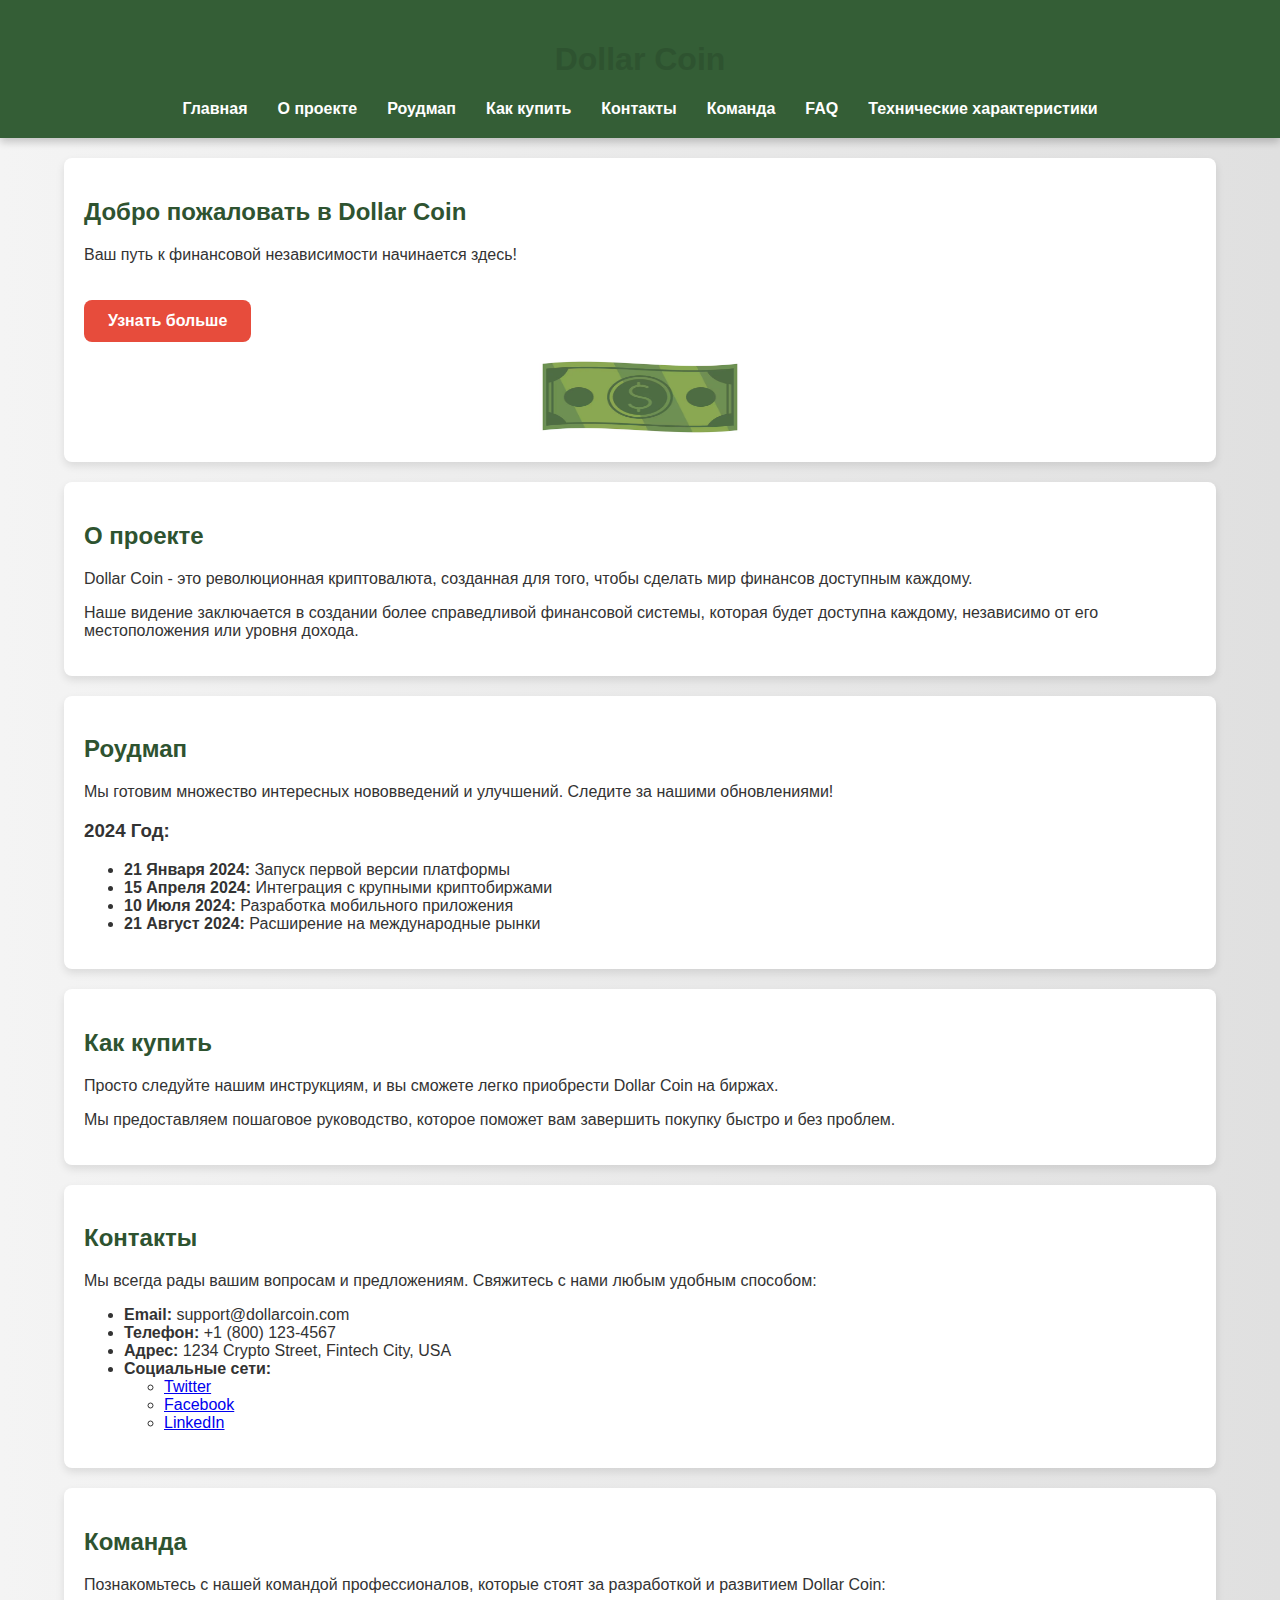
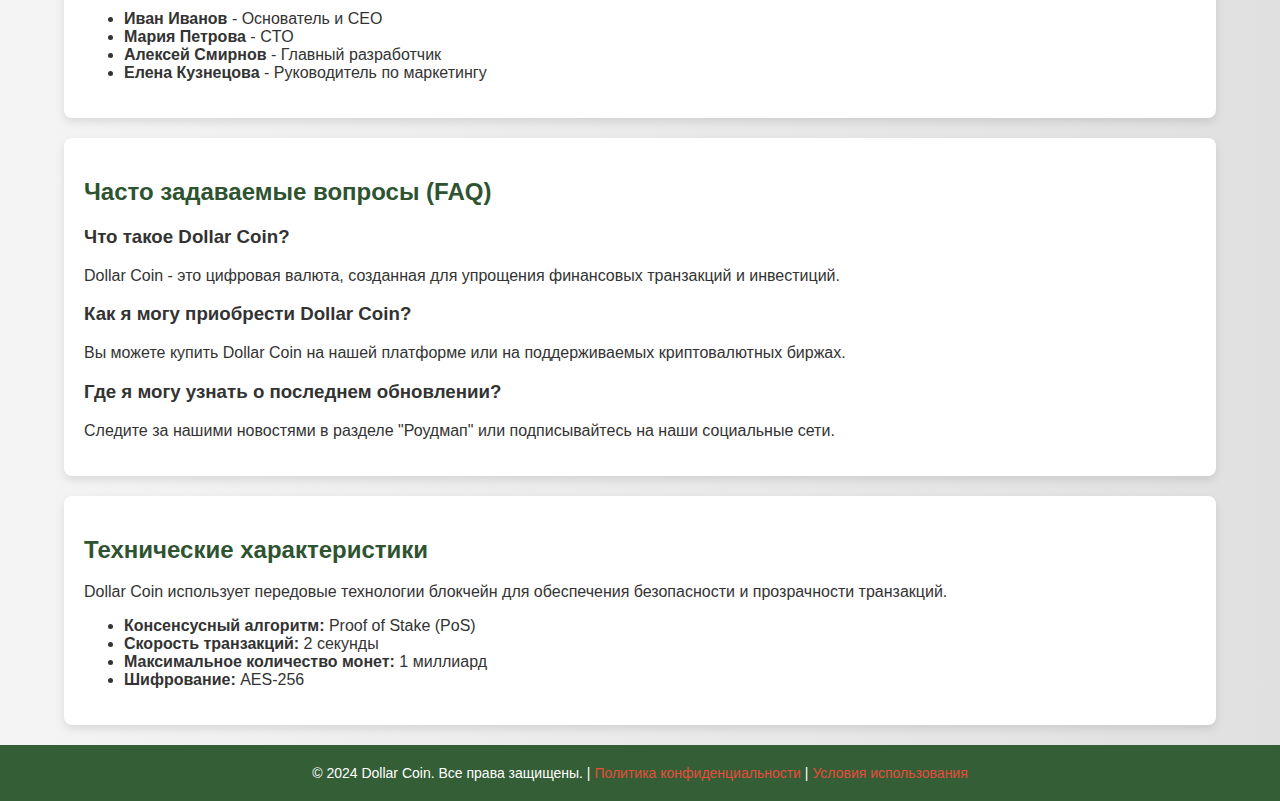
==== sayt.html @ 096e1488 "Add files via upload" ====
<!DOCTYPE html>
<html lang="en">
<head>
    <meta charset="UTF-8">
    <meta name="viewport" content="width=device-width, initial-scale=1.0">
    <link rel="stylesheet" href="style.css">
    <title>Dollar Coin</title>
    <style>
        body {
            font-family: 'Roboto', sans-serif;
            margin: 0;
            padding: 0;
            background: linear-gradient(to right, #f4f4f4, #e0e0e0);
            color: #333;
            overflow-x: hidden; /* Убирает горизонтальную прокрутку */
            box-sizing: border-box; /* Учитывает паддинги и бордеры в ширину элемента */
        }
        
        header {
            display: flex;
            flex-direction: column;
            align-items: center;
            background: #345e36;
            color: white;
            padding: 20px;
            text-align: center;
            box-shadow: 0 4px 8px rgba(0, 0, 0, 0.2);
        }
        
        nav {
            width: 100%;
        }
        
        nav ul {
            display: flex;
            justify-content: center;
            padding: 0;
            margin: 0;
            list-style: none;
        }
        
        nav ul li {
            margin: 0 15px;
        }
        
        nav ul li a {
            color: white;
            text-decoration: none;
            font-weight: bold;
            transition: color 0.3s;
        }
        
        nav ul li a:hover {
            color: #e74c3c;
        }
        
        section {
            padding: 20px;
            margin: 20px auto;
            background: white;
            border-radius: 8px;
            box-shadow: 0 4px 8px rgba(0, 0, 0, 0.1);
            max-width: 90%;
            box-sizing: border-box; /* Учитывает паддинги и бордеры в ширину элемента */
        }
        
        h1, h2 {
            color: #2e5330;
        }
        
        .button {
            display: inline-block;
            padding: 12px 24px;
            margin-top: 20px;
            background: #e74c3c;
            color: white;
            text-decoration: none;
            border-radius: 8px;
            font-weight: bold;
            transition: background-color 0.3s, transform 0.3s;
        }
        
        .button:hover {
            background: #c0392b;
            transform: scale(1.05);
        }
        
        footer {
            background-color: #345e36;
            color: white;
            text-align: center;
            padding: 20px;
            position: relative;
            bottom: 0;
            width: 100%;
            box-sizing: border-box; /* Учитывает паддинги и бордеры в ширину элемента */
        }

        footer p {
            margin: 0;
            font-size: 14px;
        }

        footer a {
            color: #e74c3c;
            text-decoration: none;
            display: inline-block;
        }

        footer a:hover {
            text-decoration: underline;
        }

        .png>img {
            width: 250px;
            height: 110px;
        }
      .png {
        margin: auto;
      
        width: 250px;
        height: 100px;
      }
        /* Адаптивные стили */
        @media only screen and (max-width: 600px) {
            nav ul {
                flex-direction: column;
                align-items: center;
            }
            
            nav ul li {
                margin: 10px 0;
            }

            .button {
                width: 80%;
                font-size: 16px;
            }

            footer p {
                font-size: 12px;
            }

            footer a {
                display: block;
                margin: 5px 0;
            }
        }
    </style>
</head>
<body>
    <header>
        <h1>Dollar Coin</h1>
        <nav>
            <ul>
                <li><a href="#home">Главная</a></li>
                <li><a href="#about">О проекте</a></li>
                <li><a href="#roadmap">Роудмап</a></li>
                <li><a href="#buy">Как купить</a></li>
                <li><a href="#contact">Контакты</a></li>
                <li><a href="#team">Команда</a></li>
                <li><a href="#faq">FAQ</a></li>
                <li><a href="#tech">Технические характеристики</a></li>
            </ul>
        </nav>
    </header>

    <section id="home">
        <h2>Добро пожаловать в Dollar Coin</h2>
        <p>Ваш путь к финансовой независимости начинается здесь!</p>
        <a href="#about" class="button">Узнать больше</a>
        <div class="png">
            <img src="img/dollarpng.avif" alt="">
        </div>
    </section>

    <section id="about">
        <h2>О проекте</h2>
        <p>Dollar Coin - это революционная криптовалюта, созданная для того, чтобы сделать мир финансов доступным каждому.</p>
        <p>Наше видение заключается в создании более справедливой финансовой системы, которая будет доступна каждому, независимо от его местоположения или уровня дохода.</p>
    </section>

    <section id="roadmap">
        <h2>Роудмап</h2>
        <p>Мы готовим множество интересных нововведений и улучшений. Следите за нашими обновлениями!</p>
        <h3>2024 Год:</h3>
        <ul>
            <li><strong>21 Января 2024:</strong> Запуск первой версии платформы</li>
            <li><strong>15 Апреля 2024:</strong> Интеграция с крупными криптобиржами</li>
            <li><strong>10 Июля 2024:</strong> Разработка мобильного приложения</li>
            <li><strong>21 Август 2024:</strong> Расширение на международные рынки</li>
        </ul>
    </section>

    <section id="buy">
        <h2>Как купить</h2>
        <p>Просто следуйте нашим инструкциям, и вы сможете легко приобрести Dollar Coin на биржах.</p>
        <p>Мы предоставляем пошаговое руководство, которое поможет вам завершить покупку быстро и без проблем.</p>
    </section>

    <section id="contact">
        <h2>Контакты</h2>
        <p>Мы всегда рады вашим вопросам и предложениям. Свяжитесь с нами любым удобным способом:</p>
        <ul>
            <li><strong>Email:</strong> support@dollarcoin.com</li>
            <li><strong>Телефон:</strong> +1 (800) 123-4567</li>
            <li><strong>Адрес:</strong> 1234 Crypto Street, Fintech City, USA</li>
            <li><strong>Социальные сети:</strong></li>
            <ul>
                <li><a href="https://twitter.com/dollarcoin" target="_blank">Twitter</a></li>
                <li><a href="https://www.facebook.com/dollarcoin" target="_blank">Facebook</a></li>
                <li><a href="https://www.linkedin.com/company/dollarcoin" target="_blank">LinkedIn</a></li>
            </ul>
        </ul>
    </section>

    <section id="team">
        <h2>Команда</h2>
        <p>Познакомьтесь с нашей командой профессионалов, которые стоят за разработкой и развитием Dollar Coin:</p>
        <ul>
            <li><strong>Иван Иванов</strong> - Основатель и CEO</li>
            <li><strong>Мария Петрова</strong> - CTO</li>
            <li><strong>Алексей Смирнов</strong> - Главный разработчик</li>
            <li><strong>Елена Кузнецова</strong> - Руководитель по маркетингу</li>
        </ul>
    </section>

    <section id="faq">
        <h2>Часто задаваемые вопросы (FAQ)</h2>
        <h3>Что такое Dollar Coin?</h3>
        <p>Dollar Coin - это цифровая валюта, созданная для упрощения финансовых транзакций и инвестиций.</p>
        
        <h3>Как я могу приобрести Dollar Coin?</h3>
        <p>Вы можете купить Dollar Coin на нашей платформе или на поддерживаемых криптовалютных биржах.</p>
        
        <h3>Где я могу узнать о последнем обновлении?</h3>
        <p>Следите за нашими новостями в разделе "Роудмап" или подписывайтесь на наши социальные сети.</p>
    </section>

    <section id="tech">
        <h2>Технические характеристики</h2>
        <p>Dollar Coin использует передовые технологии блокчейн для обеспечения безопасности и прозрачности транзакций.</p>
        <ul>
            <li><strong>Консенсусный алгоритм:</strong> Proof of Stake (PoS)</li>
            <li><strong>Скорость транзакций:</strong> 2 секунды</li>
            <li><strong>Максимальное количество монет:</strong> 1 миллиард</li>
            <li><strong>Шифрование:</strong> AES-256</li>
        </ul>
    </section>

    <footer>
        <p>&copy; 2024 Dollar Coin. Все права защищены. | <a href="#privacy">Политика конфиденциальности</a> | <a href="#terms">Условия использования</a></p>
    </footer>
</body>
</html>
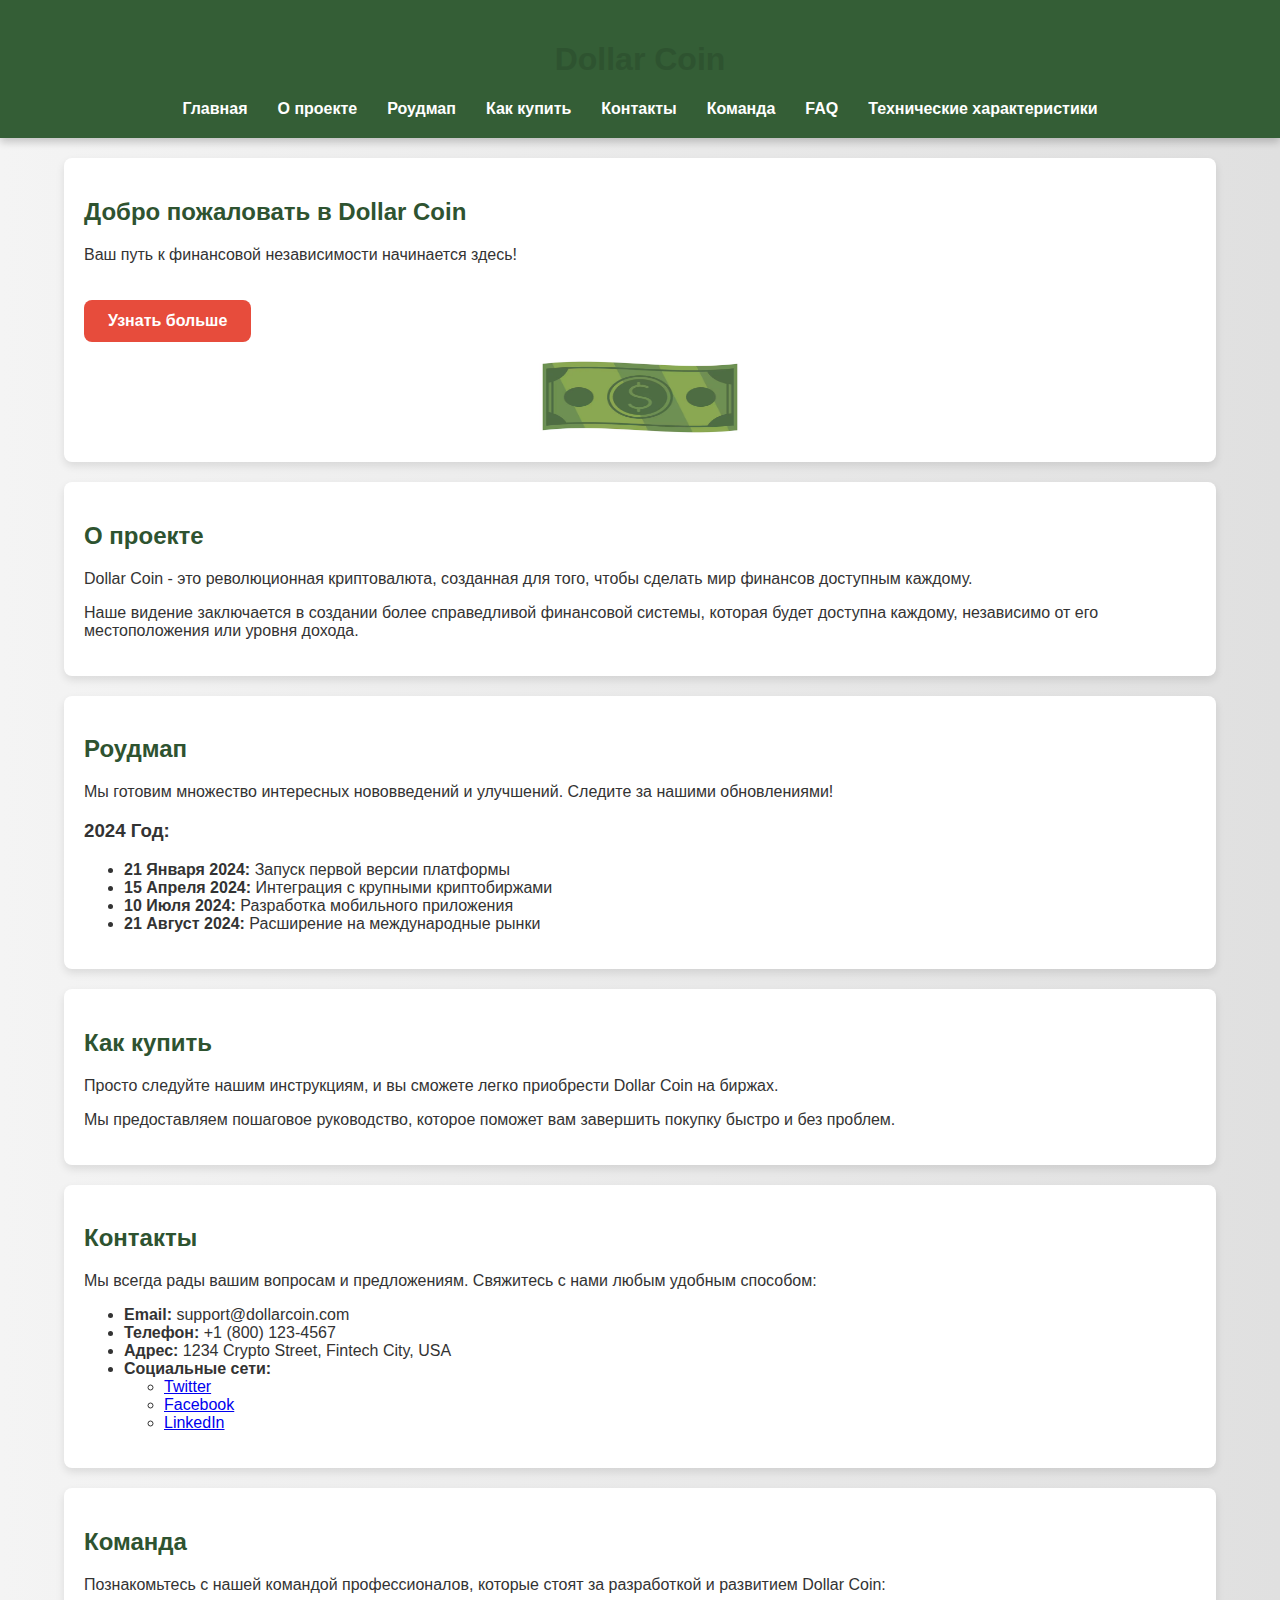
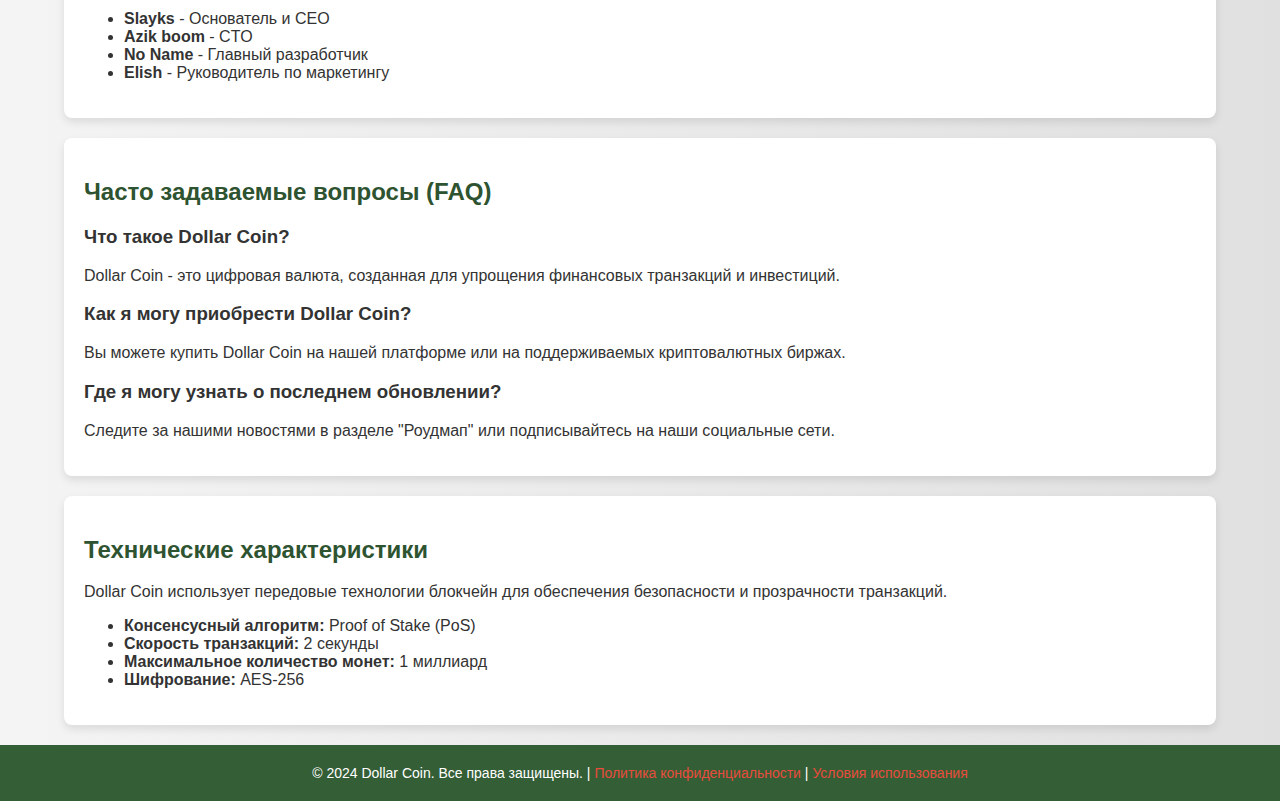
==== commit fbded123: "Add files via upload" ====
--- a/sayt.html
+++ b/sayt.html
@@ -3,149 +3,149 @@
 <head>
     <meta charset="UTF-8">
     <meta name="viewport" content="width=device-width, initial-scale=1.0">
-    <link rel="stylesheet" href="style.css">
+   <link rel="stylesheet" href="src/main.css">
     <title>Dollar Coin</title>
     <style>
         body {
-            font-family: 'Roboto', sans-serif;
-            margin: 0;
-            padding: 0;
-            background: linear-gradient(to right, #f4f4f4, #e0e0e0);
-            color: #333;
-            overflow-x: hidden; /* Убирает горизонтальную прокрутку */
-            box-sizing: border-box; /* Учитывает паддинги и бордеры в ширину элемента */
-        }
-        
-        header {
-            display: flex;
-            flex-direction: column;
-            align-items: center;
-            background: #345e36;
-            color: white;
-            padding: 20px;
-            text-align: center;
-            box-shadow: 0 4px 8px rgba(0, 0, 0, 0.2);
-        }
-        
-        nav {
-            width: 100%;
-        }
-        
-        nav ul {
-            display: flex;
-            justify-content: center;
-            padding: 0;
-            margin: 0;
-            list-style: none;
-        }
-        
-        nav ul li {
-            margin: 0 15px;
-        }
-        
-        nav ul li a {
-            color: white;
-            text-decoration: none;
-            font-weight: bold;
-            transition: color 0.3s;
-        }
-        
-        nav ul li a:hover {
-            color: #e74c3c;
-        }
-        
-        section {
-            padding: 20px;
-            margin: 20px auto;
-            background: white;
-            border-radius: 8px;
-            box-shadow: 0 4px 8px rgba(0, 0, 0, 0.1);
-            max-width: 90%;
-            box-sizing: border-box; /* Учитывает паддинги и бордеры в ширину элемента */
-        }
-        
-        h1, h2 {
-            color: #2e5330;
-        }
-        
-        .button {
-            display: inline-block;
-            padding: 12px 24px;
-            margin-top: 20px;
-            background: #e74c3c;
-            color: white;
-            text-decoration: none;
-            border-radius: 8px;
-            font-weight: bold;
-            transition: background-color 0.3s, transform 0.3s;
-        }
-        
-        .button:hover {
-            background: #c0392b;
-            transform: scale(1.05);
-        }
-        
-        footer {
-            background-color: #345e36;
-            color: white;
-            text-align: center;
-            padding: 20px;
-            position: relative;
-            bottom: 0;
-            width: 100%;
-            box-sizing: border-box; /* Учитывает паддинги и бордеры в ширину элемента */
-        }
-
-        footer p {
-            margin: 0;
-            font-size: 14px;
-        }
-
-        footer a {
-            color: #e74c3c;
-            text-decoration: none;
-            display: inline-block;
-        }
-
-        footer a:hover {
-            text-decoration: underline;
-        }
-
-        .png>img {
-            width: 250px;
-            height: 110px;
-        }
-      .png {
-        margin: auto;
-      
-        width: 250px;
-        height: 100px;
-      }
-        /* Адаптивные стили */
-        @media only screen and (max-width: 600px) {
-            nav ul {
-                flex-direction: column;
-                align-items: center;
-            }
-            
-            nav ul li {
-                margin: 10px 0;
-            }
-
-            .button {
-                width: 80%;
-                font-size: 16px;
-            }
-
-            footer p {
-                font-size: 12px;
-            }
-
-            footer a {
-                display: block;
-                margin: 5px 0;
-            }
-        }
+    font-family: 'Roboto', sans-serif;
+    margin: 0;
+    padding: 0;
+    background: linear-gradient(to right, #f4f4f4, #e0e0e0);
+    color: #333;
+    overflow-x: hidden; /* Убирает горизонтальную прокрутку */
+    box-sizing: border-box; /* Учитывает паддинги и бордеры в ширину элемента */
+}
+
+header {
+    display: flex;
+    flex-direction: column;
+    align-items: center;
+    background: #345e36;
+    color: white;
+    padding: 20px;
+    text-align: center;
+    box-shadow: 0 4px 8px rgba(0, 0, 0, 0.2);
+}
+
+nav {
+    width: 100%;
+}
+
+nav ul {
+    display: flex;
+    justify-content: center;
+    padding: 0;
+    margin: 0;
+    list-style: none;
+}
+
+nav ul li {
+    margin: 0 15px;
+}
+
+nav ul li a {
+    color: white;
+    text-decoration: none;
+    font-weight: bold;
+    transition: color 0.3s;
+}
+
+nav ul li a:hover {
+    color: #e74c3c;
+}
+
+section {
+    padding: 20px;
+    margin: 20px auto;
+    background: white;
+    border-radius: 8px;
+    box-shadow: 0 4px 8px rgba(0, 0, 0, 0.1);
+    max-width: 90%;
+    box-sizing: border-box; /* Учитывает паддинги и бордеры в ширину элемента */
+}
+
+h1, h2 {
+    color: #2e5330;
+}
+
+.button {
+    display: inline-block;
+    padding: 12px 24px;
+    margin-top: 20px;
+    background: #e74c3c;
+    color: white;
+    text-decoration: none;
+    border-radius: 8px;
+    font-weight: bold;
+    transition: background-color 0.3s, transform 0.3s;
+}
+
+.button:hover {
+    background: #c0392b;
+    transform: scale(1.05);
+}
+
+footer {
+    background-color: #345e36;
+    color: white;
+    text-align: center;
+    padding: 20px;
+    position: relative;
+    bottom: 0;
+    width: 100%;
+    box-sizing: border-box; /* Учитывает паддинги и бордеры в ширину элемента */
+}
+
+footer p {
+    margin: 0;
+    font-size: 14px;
+}
+
+footer a {
+    color: #e74c3c;
+    text-decoration: none;
+    display: inline-block;
+}
+
+footer a:hover {
+    text-decoration: underline;
+}
+
+.png>img {
+    width: 250px;
+    height: 110px;
+}
+.png {
+margin: auto;
+
+width: 250px;
+height: 100px;
+}
+/* Адаптивные стили */
+@media only screen and (max-width: 600px) {
+    nav ul {
+        flex-direction: column;
+        align-items: center;
+    }
+    
+    nav ul li {
+        margin: 10px 0;
+    }
+
+    .button {
+        width: 80%;
+        font-size: 16px;
+    }
+
+    footer p {
+        font-size: 12px;
+    }
+
+    footer a {
+        display: block;
+        margin: 5px 0;
+    }
+}
     </style>
 </head>
 <body>
@@ -218,10 +218,10 @@
         <h2>Команда</h2>
         <p>Познакомьтесь с нашей командой профессионалов, которые стоят за разработкой и развитием Dollar Coin:</p>
         <ul>
-            <li><strong>Иван Иванов</strong> - Основатель и CEO</li>
-            <li><strong>Мария Петрова</strong> - CTO</li>
-            <li><strong>Алексей Смирнов</strong> - Главный разработчик</li>
-            <li><strong>Елена Кузнецова</strong> - Руководитель по маркетингу</li>
+            <li><strong>Slayks</strong> - Основатель и CEO</li>
+            <li><strong>Azik boom</strong> - CTO</li>
+            <li><strong>No Name</strong> - Главный разработчик</li>
+            <li><strong>Elish</strong> - Руководитель по маркетингу</li>
         </ul>
     </section>
 
